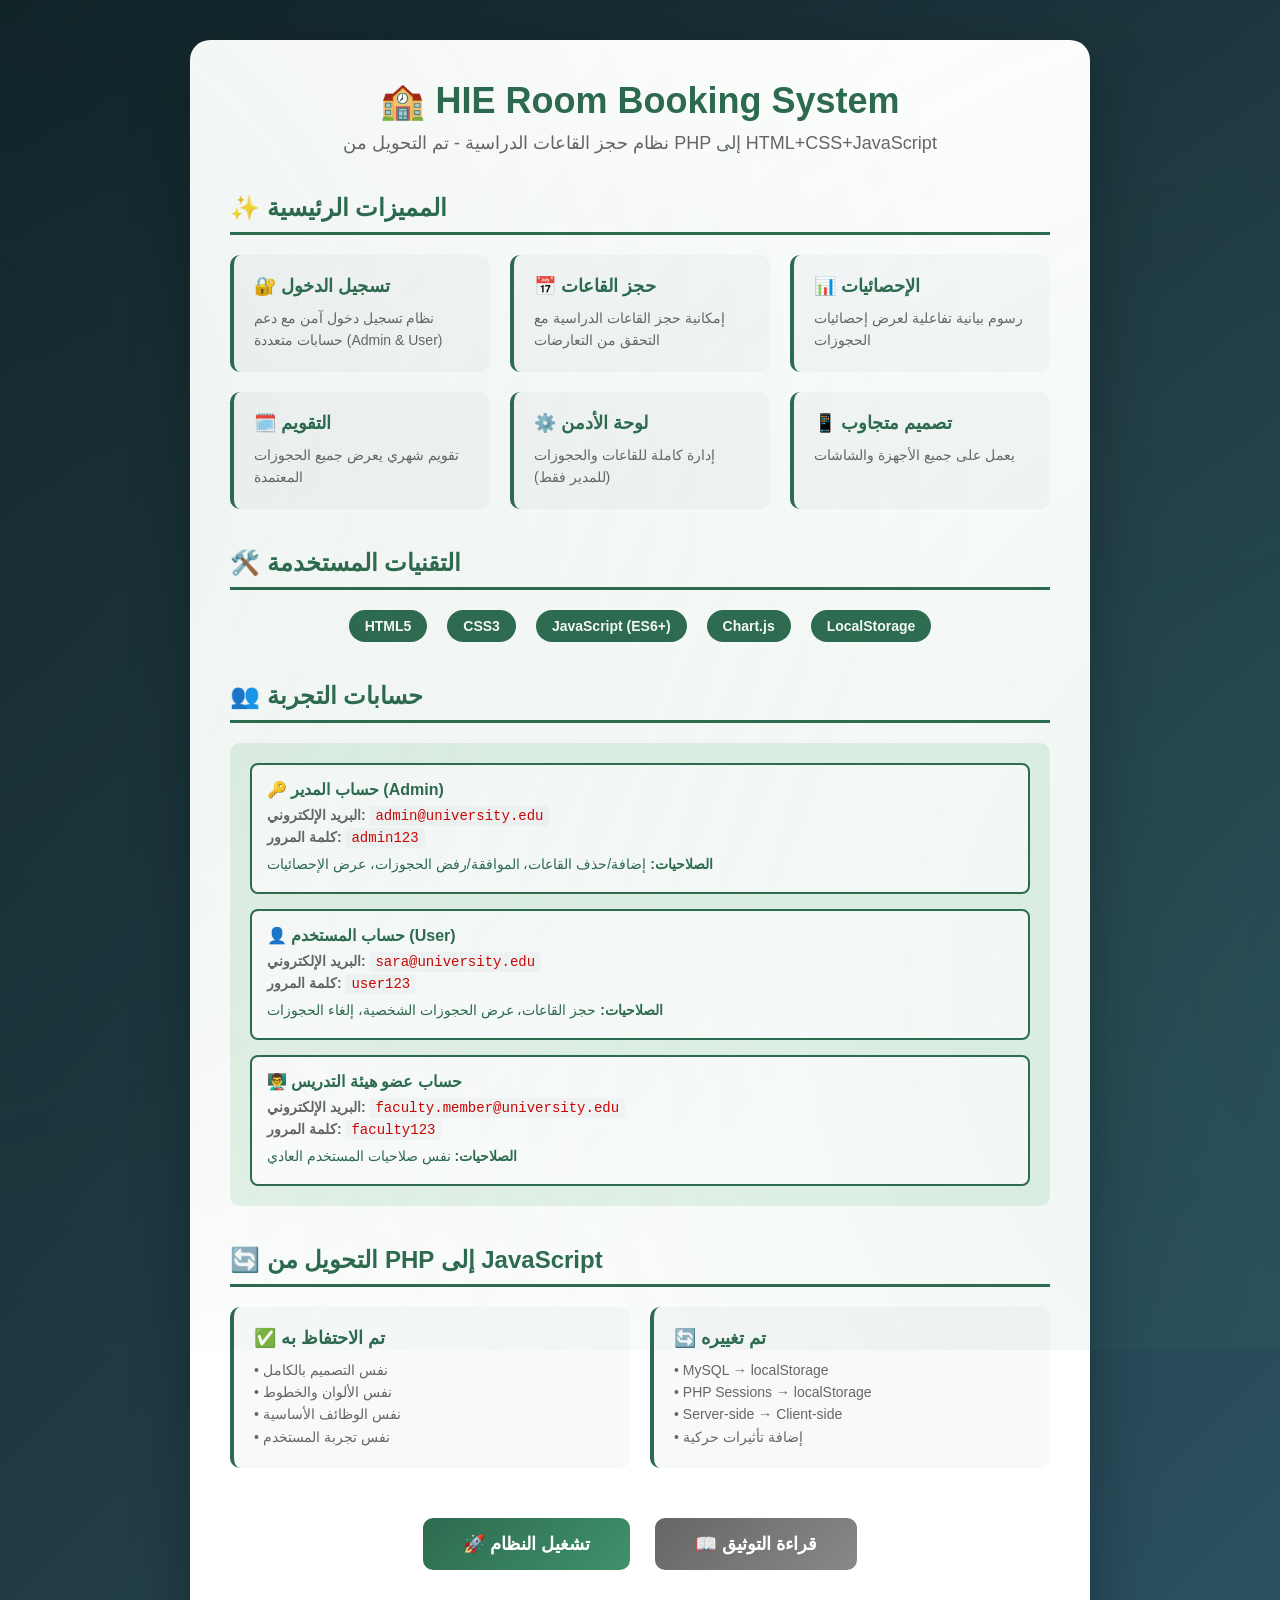
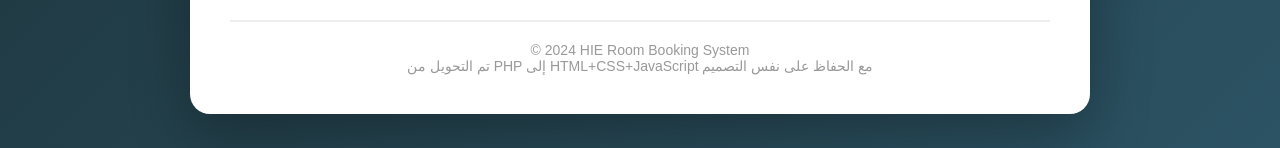
==== uploads/demo.html @ 3fcd72c6 "manual push" ====
<!DOCTYPE html>
<html lang="en">
<head>
  <meta charset="UTF-8">
  <meta name="viewport" content="width=device-width, initial-scale=1.0">
  <title>HIE Room Booking System - Demo</title>
  
  <style>
    * {
      margin: 0;
      padding: 0;
      box-sizing: border-box;
    }

    body {
      font-family: 'Segoe UI', Tahoma, Geneva, Verdana, sans-serif;
      background: linear-gradient(135deg, #0f2027, #203a43, #2c5364);
      min-height: 100vh;
      padding: 40px 20px;
      position: relative;
      overflow-x: hidden;
    }

    /* Animated Background Pattern */
    body::before {
      content: '';
      position: fixed;
      top: -50%;
      left: -50%;
      width: 200%;
      height: 200%;
      background-image:
        radial-gradient(circle at 20% 50%, rgba(45, 106, 79, 0.1) 0%, transparent 50%),
        radial-gradient(circle at 80% 80%, rgba(64, 145, 108, 0.1) 0%, transparent 50%);
      animation: rotateBackground 20s linear infinite;
      z-index: 0;
    }

    @keyframes rotateBackground {
      from { transform: rotate(0deg); }
      to { transform: rotate(360deg); }
    }
    
    .container {
      max-width: 900px;
      margin: 0 auto;
      background: white;
      border-radius: 20px;
      padding: 40px;
      box-shadow: 0 20px 60px rgba(0, 0, 0, 0.3);
    }
    
    h1 {
      color: #2d6a4f;
      text-align: center;
      margin-bottom: 10px;
      font-size: 36px;
    }
    
    .subtitle {
      text-align: center;
      color: #666;
      margin-bottom: 40px;
      font-size: 18px;
    }
    
    .section {
      margin-bottom: 40px;
    }
    
    h2 {
      color: #2d6a4f;
      margin-bottom: 15px;
      border-bottom: 3px solid #2d6a4f;
      padding-bottom: 10px;
    }
    
    .features {
      display: grid;
      grid-template-columns: repeat(auto-fit, minmax(250px, 1fr));
      gap: 20px;
      margin-top: 20px;
    }
    
    .feature-box {
      background: #f8f9fa;
      padding: 20px;
      border-radius: 10px;
      border-left: 4px solid #2d6a4f;
    }
    
    .feature-box h3 {
      color: #2d6a4f;
      margin-bottom: 10px;
      font-size: 18px;
    }
    
    .feature-box p {
      color: #666;
      font-size: 14px;
      line-height: 1.6;
    }
    
    .accounts {
      background: #e6f4ea;
      padding: 20px;
      border-radius: 10px;
      margin-top: 20px;
    }
    
    .account {
      background: white;
      padding: 15px;
      border-radius: 8px;
      margin-bottom: 15px;
      border: 2px solid #2d6a4f;
    }
    
    .account:last-child {
      margin-bottom: 0;
    }
    
    .account h4 {
      color: #2d6a4f;
      margin-bottom: 8px;
    }
    
    .account p {
      color: #666;
      font-size: 14px;
      margin: 5px 0;
    }
    
    .account code {
      background: #f8f9fa;
      padding: 2px 6px;
      border-radius: 4px;
      color: #d00000;
      font-family: monospace;
    }
    
    .btn-container {
      text-align: center;
      margin-top: 40px;
    }
    
    .btn {
      display: inline-block;
      padding: 15px 40px;
      background: linear-gradient(135deg, #2d6a4f, #40916c);
      color: white;
      text-decoration: none;
      border-radius: 10px;
      font-weight: bold;
      font-size: 18px;
      transition: all 0.3s;
      margin: 10px;
    }
    
    .btn:hover {
      background: linear-gradient(135deg, #1b4332, #2d6a4f);
      transform: translateY(-2px);
      box-shadow: 0 10px 25px rgba(45, 106, 79, 0.4);
    }
    
    .tech-stack {
      display: flex;
      justify-content: center;
      gap: 20px;
      flex-wrap: wrap;
      margin-top: 20px;
    }
    
    .tech-badge {
      background: #2d6a4f;
      color: white;
      padding: 8px 16px;
      border-radius: 20px;
      font-size: 14px;
      font-weight: bold;
    }
    
    .footer {
      text-align: center;
      margin-top: 40px;
      padding-top: 20px;
      border-top: 2px solid #eee;
      color: #999;
      font-size: 14px;
    }
    
    .icon {
      font-size: 24px;
      margin-right: 10px;
    }
  </style>
</head>
<body>

<div class="container">
  
  <h1>🏫 HIE Room Booking System</h1>
  <p class="subtitle">نظام حجز القاعات الدراسية - تم التحويل من PHP إلى HTML+CSS+JavaScript</p>
  
  <!-- المميزات -->
  <div class="section">
    <h2>✨ المميزات الرئيسية</h2>
    <div class="features">
      <div class="feature-box">
        <h3>🔐 تسجيل الدخول</h3>
        <p>نظام تسجيل دخول آمن مع دعم حسابات متعددة (Admin & User)</p>
      </div>
      <div class="feature-box">
        <h3>📅 حجز القاعات</h3>
        <p>إمكانية حجز القاعات الدراسية مع التحقق من التعارضات</p>
      </div>
      <div class="feature-box">
        <h3>📊 الإحصائيات</h3>
        <p>رسوم بيانية تفاعلية لعرض إحصائيات الحجوزات</p>
      </div>
      <div class="feature-box">
        <h3>🗓️ التقويم</h3>
        <p>تقويم شهري يعرض جميع الحجوزات المعتمدة</p>
      </div>
      <div class="feature-box">
        <h3>⚙️ لوحة الأدمن</h3>
        <p>إدارة كاملة للقاعات والحجوزات (للمدير فقط)</p>
      </div>
      <div class="feature-box">
        <h3>📱 تصميم متجاوب</h3>
        <p>يعمل على جميع الأجهزة والشاشات</p>
      </div>
    </div>
  </div>
  
  <!-- التقنيات المستخدمة -->
  <div class="section">
    <h2>🛠️ التقنيات المستخدمة</h2>
    <div class="tech-stack">
      <span class="tech-badge">HTML5</span>
      <span class="tech-badge">CSS3</span>
      <span class="tech-badge">JavaScript (ES6+)</span>
      <span class="tech-badge">Chart.js</span>
      <span class="tech-badge">LocalStorage</span>
    </div>
  </div>
  
  <!-- حسابات التجربة -->
  <div class="section">
    <h2>👥 حسابات التجربة</h2>
    <div class="accounts">
      
      <div class="account">
        <h4>🔑 حساب المدير (Admin)</h4>
        <p><strong>البريد الإلكتروني:</strong> <code>admin@university.edu</code></p>
        <p><strong>كلمة المرور:</strong> <code>admin123</code></p>
        <p style="margin-top:10px; color:#2d6a4f;">
          <strong>الصلاحيات:</strong> إضافة/حذف القاعات، الموافقة/رفض الحجوزات، عرض الإحصائيات
        </p>
      </div>
      
      <div class="account">
        <h4>👤 حساب المستخدم (User)</h4>
        <p><strong>البريد الإلكتروني:</strong> <code>sara@university.edu</code></p>
        <p><strong>كلمة المرور:</strong> <code>user123</code></p>
        <p style="margin-top:10px; color:#2d6a4f;">
          <strong>الصلاحيات:</strong> حجز القاعات، عرض الحجوزات الشخصية، إلغاء الحجوزات
        </p>
      </div>
      
      <div class="account">
        <h4>👨‍🏫 حساب عضو هيئة التدريس</h4>
        <p><strong>البريد الإلكتروني:</strong> <code>faculty.member@university.edu</code></p>
        <p><strong>كلمة المرور:</strong> <code>faculty123</code></p>
        <p style="margin-top:10px; color:#2d6a4f;">
          <strong>الصلاحيات:</strong> نفس صلاحيات المستخدم العادي
        </p>
      </div>
      
    </div>
  </div>
  
  <!-- الفروقات -->
  <div class="section">
    <h2>🔄 التحويل من PHP إلى JavaScript</h2>
    <div class="features">
      <div class="feature-box">
        <h3>✅ تم الاحتفاظ به</h3>
        <p>• نفس التصميم بالكامل<br>
           • نفس الألوان والخطوط<br>
           • نفس الوظائف الأساسية<br>
           • نفس تجربة المستخدم</p>
      </div>
      <div class="feature-box">
        <h3>🔄 تم تغييره</h3>
        <p>• MySQL → localStorage<br>
           • PHP Sessions → localStorage<br>
           • Server-side → Client-side<br>
           • إضافة تأثيرات حركية</p>
      </div>
    </div>
  </div>
  
  <!-- أزرار التشغيل -->
  <div class="btn-container">
    <a href="index.html" class="btn">🚀 تشغيل النظام</a>
    <a href="README.md" class="btn" style="background: linear-gradient(135deg, #666, #888);">📖 قراءة التوثيق</a>
  </div>
  
  <!-- التذييل -->
  <div class="footer">
    <p>© 2024 HIE Room Booking System</p>
    <p>تم التحويل من PHP إلى HTML+CSS+JavaScript مع الحفاظ على نفس التصميم</p>
  </div>
  
</div>

</body>
</html>
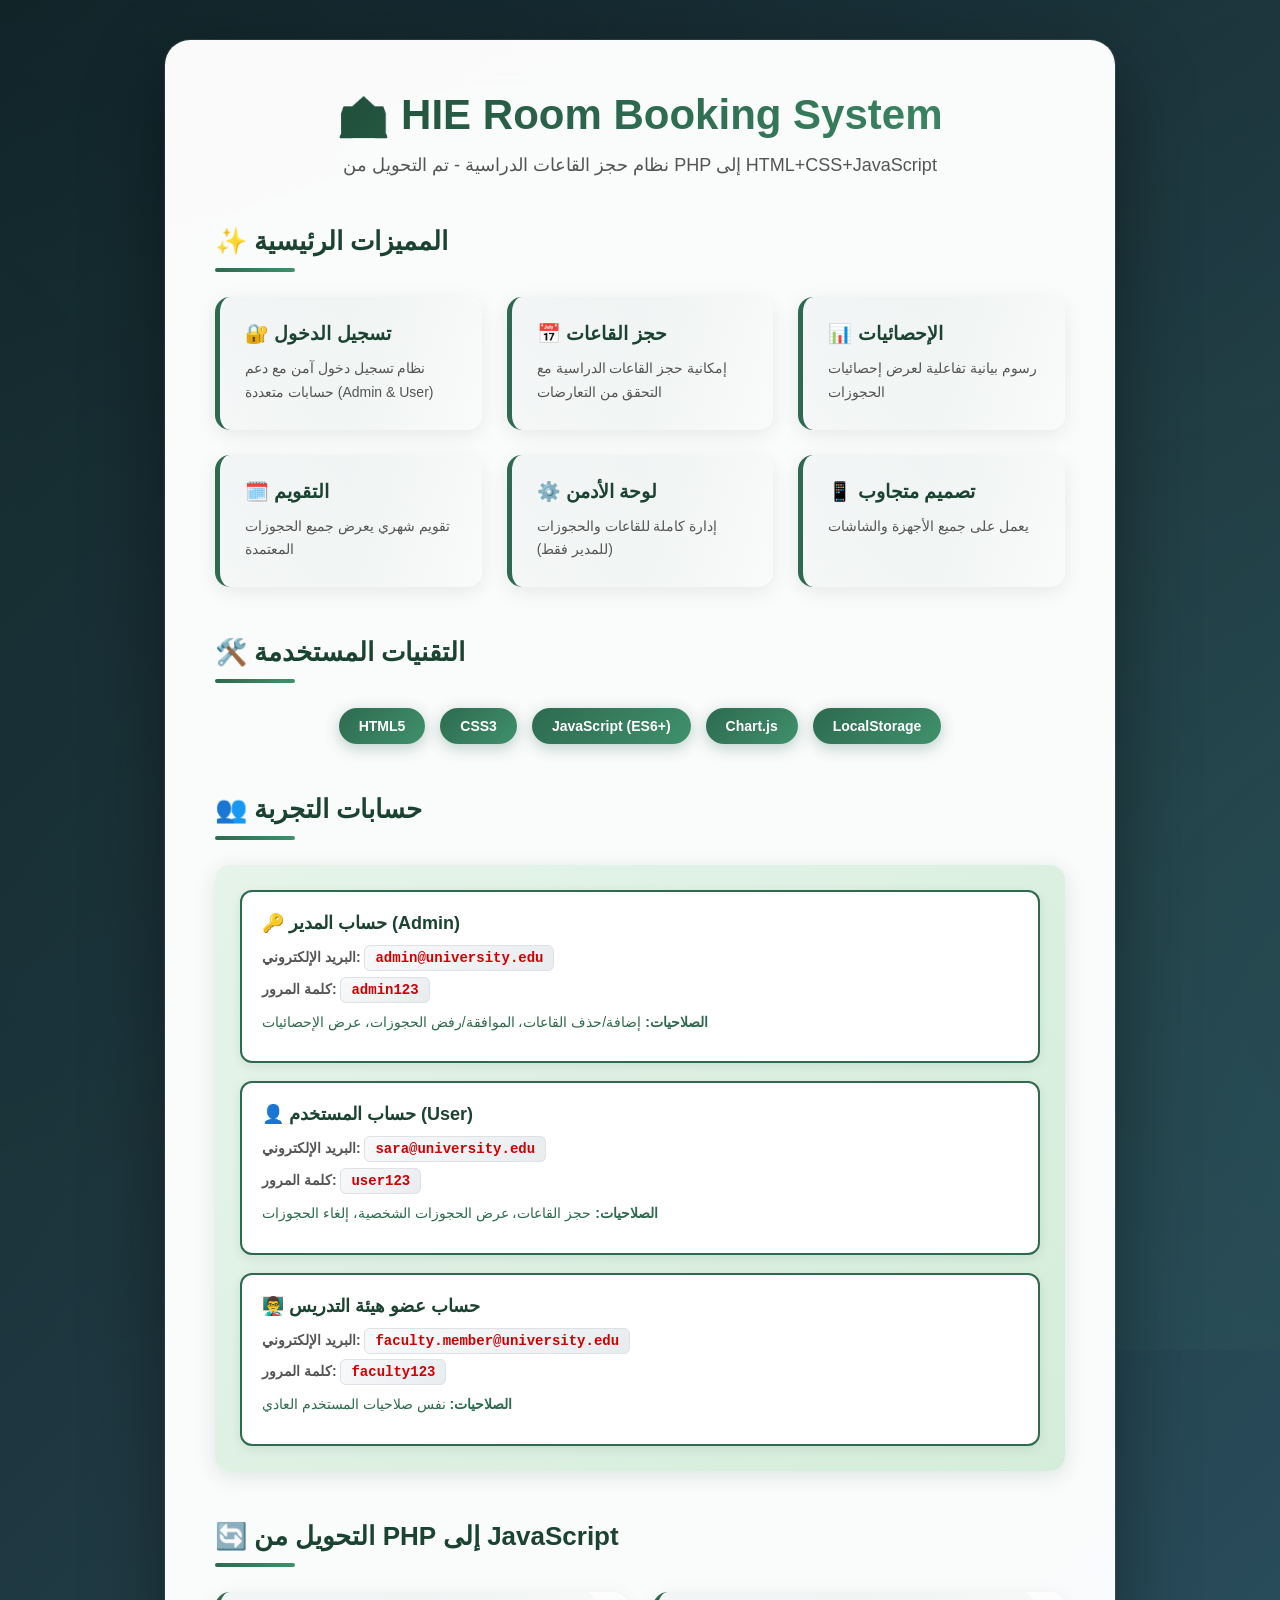
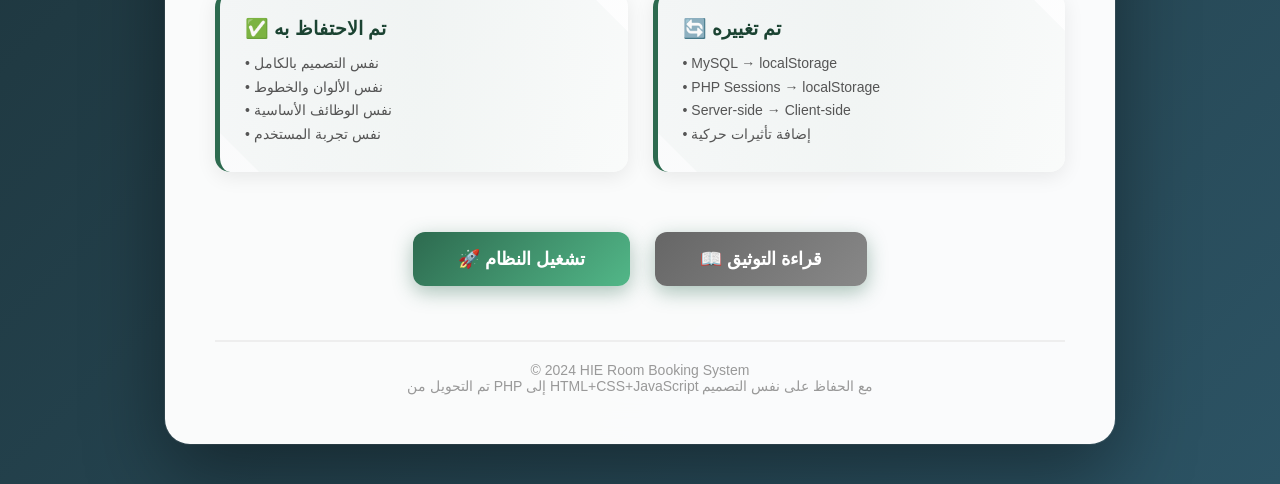
==== commit 55109d48: "feat(ui): enhance visuals and animations for professional look" ====
--- a/uploads/demo.html
+++ b/uploads/demo.html
@@ -42,142 +42,316 @@
     }
     
     .container {
-      max-width: 900px;
+      max-width: 950px;
       margin: 0 auto;
-      background: white;
-      border-radius: 20px;
-      padding: 40px;
-      box-shadow: 0 20px 60px rgba(0, 0, 0, 0.3);
-    }
-    
+      background: rgba(255, 255, 255, 0.98);
+      backdrop-filter: blur(20px);
+      border-radius: 25px;
+      padding: 50px;
+      box-shadow: 0 30px 80px rgba(0, 0, 0, 0.4),
+                  0 0 0 1px rgba(255, 255, 255, 0.1);
+      position: relative;
+      z-index: 10;
+      animation: fadeInScale 0.8s cubic-bezier(0.34, 1.56, 0.64, 1);
+    }
+
+    @keyframes fadeInScale {
+      from {
+        opacity: 0;
+        transform: scale(0.9) translateY(30px);
+      }
+      to {
+        opacity: 1;
+        transform: scale(1) translateY(0);
+      }
+    }
+
     h1 {
-      color: #2d6a4f;
+      color: #1b4332;
       text-align: center;
-      margin-bottom: 10px;
-      font-size: 36px;
-    }
-    
+      margin-bottom: 15px;
+      font-size: 42px;
+      font-weight: 800;
+      background: linear-gradient(135deg, #1b4332, #2d6a4f, #40916c);
+      -webkit-background-clip: text;
+      -webkit-text-fill-color: transparent;
+      background-clip: text;
+      animation: fadeInDown 0.8s ease-out 0.2s both;
+    }
+
+    @keyframes fadeInDown {
+      from {
+        opacity: 0;
+        transform: translateY(-20px);
+      }
+      to {
+        opacity: 1;
+        transform: translateY(0);
+      }
+    }
+
     .subtitle {
       text-align: center;
-      color: #666;
-      margin-bottom: 40px;
+      color: #555;
+      margin-bottom: 50px;
       font-size: 18px;
+      font-weight: 500;
+      animation: fadeInDown 0.8s ease-out 0.4s both;
     }
     
     .section {
-      margin-bottom: 40px;
-    }
-    
+      margin-bottom: 50px;
+      animation: fadeInUp 0.8s ease-out backwards;
+    }
+
+    .section:nth-child(1) { animation-delay: 0.2s; }
+    .section:nth-child(2) { animation-delay: 0.4s; }
+    .section:nth-child(3) { animation-delay: 0.6s; }
+    .section:nth-child(4) { animation-delay: 0.8s; }
+
+    @keyframes fadeInUp {
+      from {
+        opacity: 0;
+        transform: translateY(30px);
+      }
+      to {
+        opacity: 1;
+        transform: translateY(0);
+      }
+    }
+
     h2 {
-      color: #2d6a4f;
-      margin-bottom: 15px;
-      border-bottom: 3px solid #2d6a4f;
-      padding-bottom: 10px;
+      color: #1b4332;
+      margin-bottom: 20px;
+      padding-bottom: 15px;
+      font-size: 26px;
+      font-weight: 700;
+      position: relative;
+    }
+
+    h2::after {
+      content: '';
+      position: absolute;
+      bottom: 0;
+      left: 0;
+      width: 80px;
+      height: 4px;
+      background: linear-gradient(90deg, #2d6a4f, #40916c);
+      border-radius: 2px;
+      animation: expandWidth 0.6s ease-out;
+    }
+
+    @keyframes expandWidth {
+      from { width: 0; }
+      to { width: 80px; }
     }
     
     .features {
       display: grid;
-      grid-template-columns: repeat(auto-fit, minmax(250px, 1fr));
-      gap: 20px;
-      margin-top: 20px;
-    }
-    
+      grid-template-columns: repeat(auto-fit, minmax(260px, 1fr));
+      gap: 25px;
+      margin-top: 25px;
+    }
+
     .feature-box {
-      background: #f8f9fa;
-      padding: 20px;
-      border-radius: 10px;
-      border-left: 4px solid #2d6a4f;
-    }
-    
+      background: linear-gradient(135deg, #f8f9fa, #ffffff);
+      padding: 25px;
+      border-radius: 15px;
+      border-left: 5px solid #2d6a4f;
+      box-shadow: 0 5px 20px rgba(0,0,0,0.08);
+      transition: all 0.4s cubic-bezier(0.4, 0, 0.2, 1);
+      position: relative;
+      overflow: hidden;
+    }
+
+    .feature-box::before {
+      content: '';
+      position: absolute;
+      top: -50%;
+      right: -50%;
+      width: 200%;
+      height: 200%;
+      background: linear-gradient(45deg, transparent, rgba(45, 106, 79, 0.05), transparent);
+      transform: rotate(45deg);
+      transition: all 0.5s;
+    }
+
+    .feature-box:hover::before {
+      right: -100%;
+    }
+
+    .feature-box:hover {
+      transform: translateY(-8px) scale(1.02);
+      box-shadow: 0 15px 40px rgba(0,0,0,0.15);
+      border-left-width: 7px;
+    }
+
     .feature-box h3 {
-      color: #2d6a4f;
-      margin-bottom: 10px;
-      font-size: 18px;
-    }
-    
+      color: #1b4332;
+      margin-bottom: 12px;
+      font-size: 19px;
+      font-weight: 700;
+      position: relative;
+      z-index: 1;
+    }
+
     .feature-box p {
-      color: #666;
+      color: #555;
       font-size: 14px;
-      line-height: 1.6;
+      line-height: 1.7;
+      position: relative;
+      z-index: 1;
     }
     
     .accounts {
-      background: #e6f4ea;
-      padding: 20px;
-      border-radius: 10px;
-      margin-top: 20px;
-    }
-    
+      background: linear-gradient(135deg, #e6f4ea, #d4edda);
+      padding: 25px;
+      border-radius: 15px;
+      margin-top: 25px;
+      box-shadow: 0 5px 20px rgba(45, 106, 79, 0.15);
+    }
+
     .account {
       background: white;
-      padding: 15px;
-      border-radius: 8px;
-      margin-bottom: 15px;
+      padding: 20px;
+      border-radius: 12px;
+      margin-bottom: 18px;
       border: 2px solid #2d6a4f;
-    }
-    
+      transition: all 0.3s cubic-bezier(0.4, 0, 0.2, 1);
+      box-shadow: 0 3px 12px rgba(0,0,0,0.08);
+      position: relative;
+      overflow: hidden;
+    }
+
+    .account::before {
+      content: '';
+      position: absolute;
+      top: 0;
+      left: -100%;
+      width: 100%;
+      height: 100%;
+      background: linear-gradient(90deg, transparent, rgba(45, 106, 79, 0.05), transparent);
+      transition: left 0.5s;
+    }
+
+    .account:hover::before {
+      left: 100%;
+    }
+
+    .account:hover {
+      transform: translateX(8px);
+      box-shadow: 0 8px 25px rgba(0,0,0,0.12);
+      border-color: #1b4332;
+    }
+
     .account:last-child {
       margin-bottom: 0;
     }
-    
+
     .account h4 {
-      color: #2d6a4f;
-      margin-bottom: 8px;
-    }
-    
+      color: #1b4332;
+      margin-bottom: 12px;
+      font-size: 18px;
+      font-weight: 700;
+    }
+
     .account p {
-      color: #666;
+      color: #555;
       font-size: 14px;
-      margin: 5px 0;
-    }
-    
+      margin: 8px 0;
+      line-height: 1.6;
+    }
+
     .account code {
-      background: #f8f9fa;
-      padding: 2px 6px;
-      border-radius: 4px;
+      background: linear-gradient(135deg, #f8f9fa, #e9ecef);
+      padding: 4px 10px;
+      border-radius: 6px;
       color: #d00000;
-      font-family: monospace;
+      font-family: 'Courier New', monospace;
+      font-weight: 600;
+      border: 1px solid #dee2e6;
     }
     
     .btn-container {
       text-align: center;
-      margin-top: 40px;
-    }
-    
+      margin-top: 50px;
+      animation: fadeInUp 0.8s ease-out 1s both;
+    }
+
     .btn {
       display: inline-block;
-      padding: 15px 40px;
-      background: linear-gradient(135deg, #2d6a4f, #40916c);
+      padding: 16px 45px;
+      background: linear-gradient(135deg, #2d6a4f, #40916c, #52b788);
       color: white;
       text-decoration: none;
-      border-radius: 10px;
-      font-weight: bold;
+      border-radius: 12px;
+      font-weight: 700;
       font-size: 18px;
-      transition: all 0.3s;
+      transition: all 0.4s cubic-bezier(0.4, 0, 0.2, 1);
       margin: 10px;
-    }
-    
+      box-shadow: 0 6px 20px rgba(45, 106, 79, 0.4);
+      position: relative;
+      overflow: hidden;
+    }
+
+    .btn::before {
+      content: '';
+      position: absolute;
+      top: 50%;
+      left: 50%;
+      width: 0;
+      height: 0;
+      border-radius: 50%;
+      background: rgba(255, 255, 255, 0.3);
+      transform: translate(-50%, -50%);
+      transition: width 0.6s, height 0.6s;
+    }
+
+    .btn:hover::before {
+      width: 400px;
+      height: 400px;
+    }
+
     .btn:hover {
-      background: linear-gradient(135deg, #1b4332, #2d6a4f);
+      background: linear-gradient(135deg, #1b4332, #2d6a4f, #40916c);
+      transform: translateY(-5px);
+      box-shadow: 0 12px 35px rgba(45, 106, 79, 0.6);
+    }
+
+    .btn:active {
       transform: translateY(-2px);
-      box-shadow: 0 10px 25px rgba(45, 106, 79, 0.4);
     }
     
     .tech-stack {
       display: flex;
       justify-content: center;
-      gap: 20px;
+      gap: 15px;
       flex-wrap: wrap;
-      margin-top: 20px;
-    }
-    
+      margin-top: 25px;
+    }
+
     .tech-badge {
-      background: #2d6a4f;
+      background: linear-gradient(135deg, #2d6a4f, #40916c);
       color: white;
-      padding: 8px 16px;
-      border-radius: 20px;
+      padding: 10px 20px;
+      border-radius: 25px;
       font-size: 14px;
-      font-weight: bold;
+      font-weight: 700;
+      box-shadow: 0 4px 15px rgba(45, 106, 79, 0.3);
+      transition: all 0.3s cubic-bezier(0.4, 0, 0.2, 1);
+      animation: fadeInScale 0.6s ease-out backwards;
+    }
+
+    .tech-badge:nth-child(1) { animation-delay: 0.1s; }
+    .tech-badge:nth-child(2) { animation-delay: 0.2s; }
+    .tech-badge:nth-child(3) { animation-delay: 0.3s; }
+    .tech-badge:nth-child(4) { animation-delay: 0.4s; }
+    .tech-badge:nth-child(5) { animation-delay: 0.5s; }
+
+    .tech-badge:hover {
+      transform: translateY(-5px) scale(1.1);
+      box-shadow: 0 8px 25px rgba(45, 106, 79, 0.5);
+      background: linear-gradient(135deg, #1b4332, #2d6a4f);
     }
     
     .footer {
